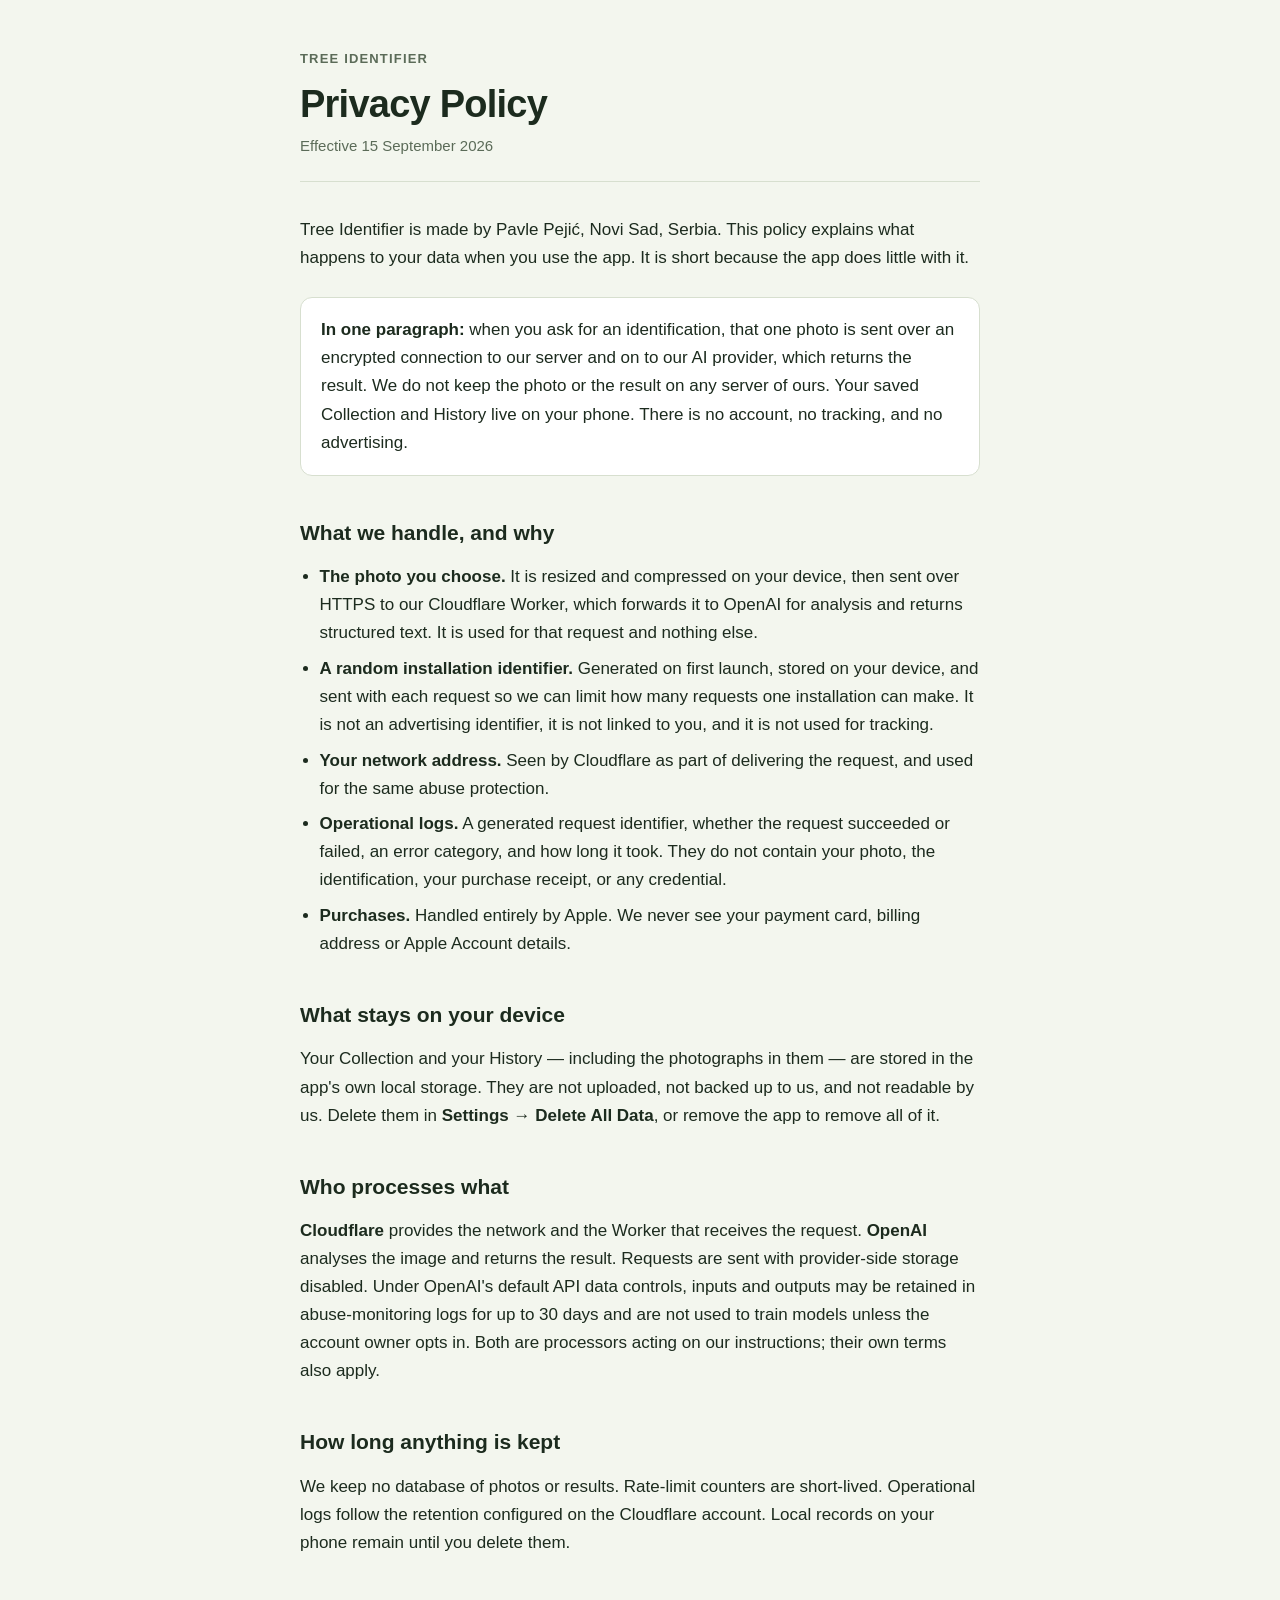
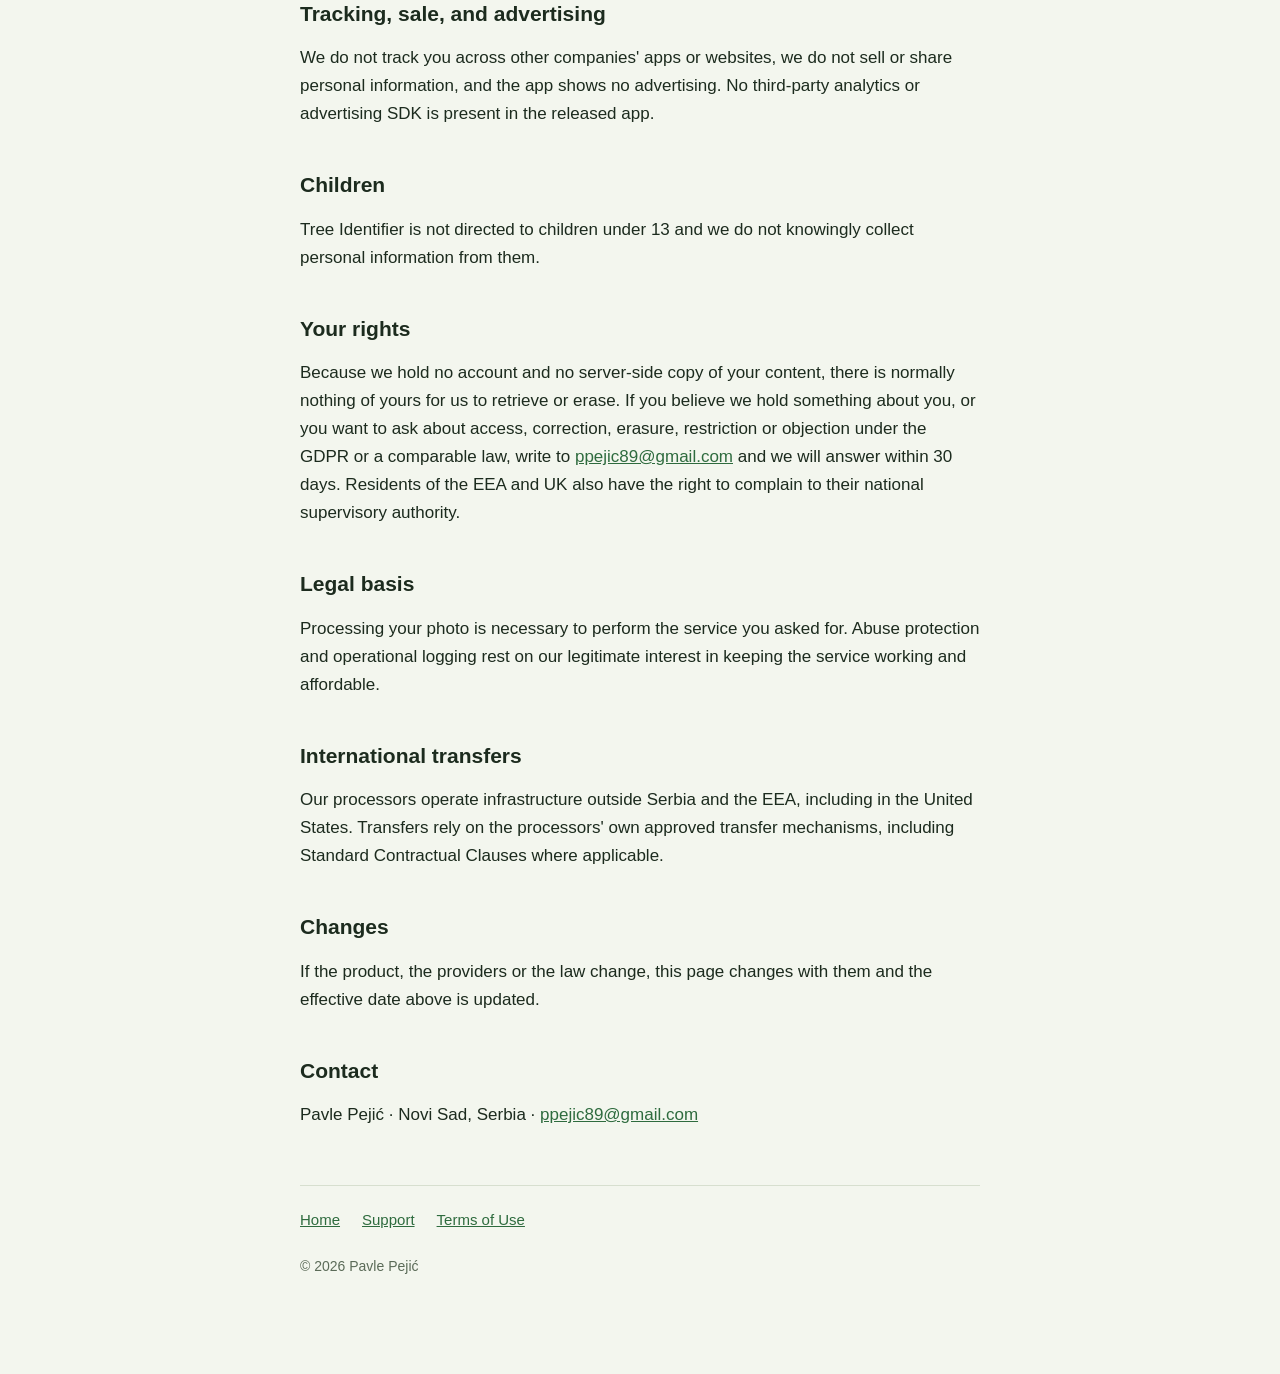
==== privacy.html @ 58095890 "Tree Identifier legal pages" ====
<!doctype html>
<html lang="en"><head><meta charset="utf-8"><meta name="viewport" content="width=device-width,initial-scale=1">
<title>Tree Identifier — Privacy Policy</title><link rel="stylesheet" href="style.css"></head>
<body><div class="wrap">
<header><div class="app">Tree Identifier</div><h1>Privacy Policy</h1>
<p class="eff">Effective 15 September 2026</p></header>

<p>Tree Identifier is made by Pavle Pejić, Novi Sad, Serbia. This policy explains what happens to your data when you use the app. It is short because the app does little with it.</p>

<div class="card">
<p><strong>In one paragraph:</strong> when you ask for an identification, that one photo is sent over an encrypted connection to our server and on to our AI provider, which returns the result. We do not keep the photo or the result on any server of ours. Your saved Collection and History live on your phone. There is no account, no tracking, and no advertising.</p>
</div>

<h2>What we handle, and why</h2>
<ul>
<li><strong>The photo you choose.</strong> It is resized and compressed on your device, then sent over HTTPS to our Cloudflare Worker, which forwards it to OpenAI for analysis and returns structured text. It is used for that request and nothing else.</li>
<li><strong>A random installation identifier.</strong> Generated on first launch, stored on your device, and sent with each request so we can limit how many requests one installation can make. It is not an advertising identifier, it is not linked to you, and it is not used for tracking.</li>
<li><strong>Your network address.</strong> Seen by Cloudflare as part of delivering the request, and used for the same abuse protection.</li>
<li><strong>Operational logs.</strong> A generated request identifier, whether the request succeeded or failed, an error category, and how long it took. They do not contain your photo, the identification, your purchase receipt, or any credential.</li>
<li><strong>Purchases.</strong> Handled entirely by Apple. We never see your payment card, billing address or Apple Account details.</li>
</ul>

<h2>What stays on your device</h2>
<p>Your Collection and your History — including the photographs in them — are stored in the app's own local storage. They are not uploaded, not backed up to us, and not readable by us. Delete them in <strong>Settings → Delete All Data</strong>, or remove the app to remove all of it.</p>

<h2>Who processes what</h2>
<p><strong>Cloudflare</strong> provides the network and the Worker that receives the request. <strong>OpenAI</strong> analyses the image and returns the result. Requests are sent with provider-side storage disabled. Under OpenAI's default API data controls, inputs and outputs may be retained in abuse-monitoring logs for up to 30 days and are not used to train models unless the account owner opts in. Both are processors acting on our instructions; their own terms also apply.</p>

<h2>How long anything is kept</h2>
<p>We keep no database of photos or results. Rate-limit counters are short-lived. Operational logs follow the retention configured on the Cloudflare account. Local records on your phone remain until you delete them.</p>

<h2>Tracking, sale, and advertising</h2>
<p>We do not track you across other companies' apps or websites, we do not sell or share personal information, and the app shows no advertising. No third-party analytics or advertising SDK is present in the released app.</p>

<h2>Children</h2>
<p>Tree Identifier is not directed to children under 13 and we do not knowingly collect personal information from them.</p>

<h2>Your rights</h2>
<p>Because we hold no account and no server-side copy of your content, there is normally nothing of yours for us to retrieve or erase. If you believe we hold something about you, or you want to ask about access, correction, erasure, restriction or objection under the GDPR or a comparable law, write to <a href="mailto:ppejic89@gmail.com">ppejic89@gmail.com</a> and we will answer within 30 days. Residents of the EEA and UK also have the right to complain to their national supervisory authority.</p>

<h2>Legal basis</h2>
<p>Processing your photo is necessary to perform the service you asked for. Abuse protection and operational logging rest on our legitimate interest in keeping the service working and affordable.</p>

<h2>International transfers</h2>
<p>Our processors operate infrastructure outside Serbia and the EEA, including in the United States. Transfers rely on the processors' own approved transfer mechanisms, including Standard Contractual Clauses where applicable.</p>

<h2>Changes</h2>
<p>If the product, the providers or the law change, this page changes with them and the effective date above is updated.</p>

<h2>Contact</h2>
<p>Pavle Pejić · Novi Sad, Serbia · <a href="mailto:ppejic89@gmail.com">ppejic89@gmail.com</a></p>

<nav><a href="index.html">Home</a><a href="support.html">Support</a><a href="terms.html">Terms of Use</a></nav>
<footer>© 2026 Pavle Pejić</footer>
</div></body></html>
---- style.css ----
:root{--paper:#F3F6EE;--surface:#FFFFFF;--ink:#1C2B1E;--muted:#5B6B58;--accent:#2E6B3E;--line:#D7DFCF}
@media (prefers-color-scheme:dark){:root{--paper:#111A14;--surface:#1B2620;--ink:#ECF2E7;--muted:#A7B8A2;--accent:#7FD08A;--line:#36453A}}
*{box-sizing:border-box}
body{margin:0;background:var(--paper);color:var(--ink);font:17px/1.65 -apple-system,BlinkMacSystemFont,"Segoe UI",Roboto,sans-serif;-webkit-text-size-adjust:100%}
.wrap{max-width:720px;margin:0 auto;padding:48px 20px 96px}
header{border-bottom:1px solid var(--line);padding-bottom:22px;margin-bottom:34px}
.app{font-size:13px;letter-spacing:.09em;text-transform:uppercase;color:var(--muted);font-weight:600}
h1{font-size:clamp(28px,5vw,38px);line-height:1.15;margin:.35em 0 .2em;letter-spacing:-.02em}
.eff{color:var(--muted);font-size:15px;margin:0}
h2{font-size:21px;margin:2.1em 0 .5em;line-height:1.25}
p,li{color:var(--ink)}
ul{padding-left:1.15em}
li{margin:.45em 0}
a{color:var(--accent)}
.card{background:var(--surface);border:1px solid var(--line);border-radius:12px;padding:18px 20px;margin:1.5em 0}
.card p:first-child{margin-top:0}.card p:last-child{margin-bottom:0}
nav{margin-top:56px;padding-top:22px;border-top:1px solid var(--line);font-size:15px;display:flex;flex-wrap:wrap;gap:8px 22px}
footer{margin-top:22px;color:var(--muted);font-size:14px}
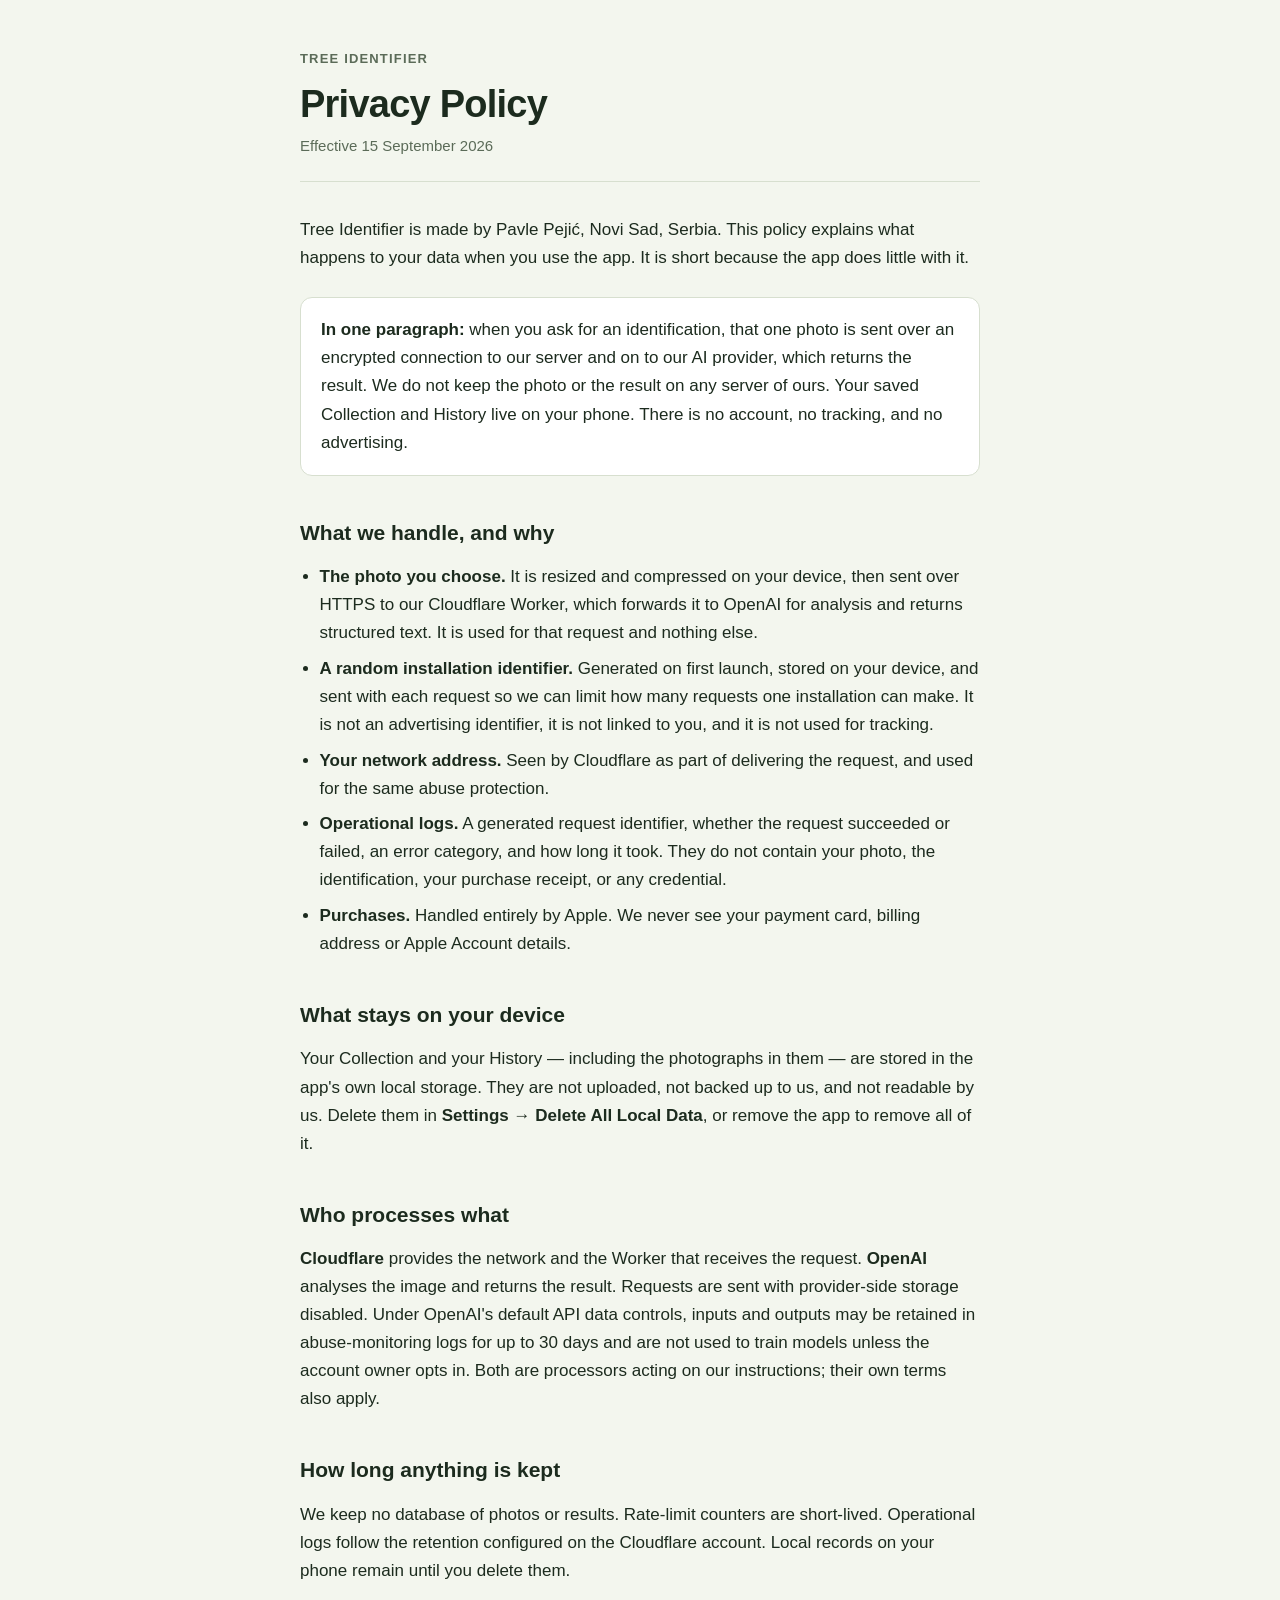
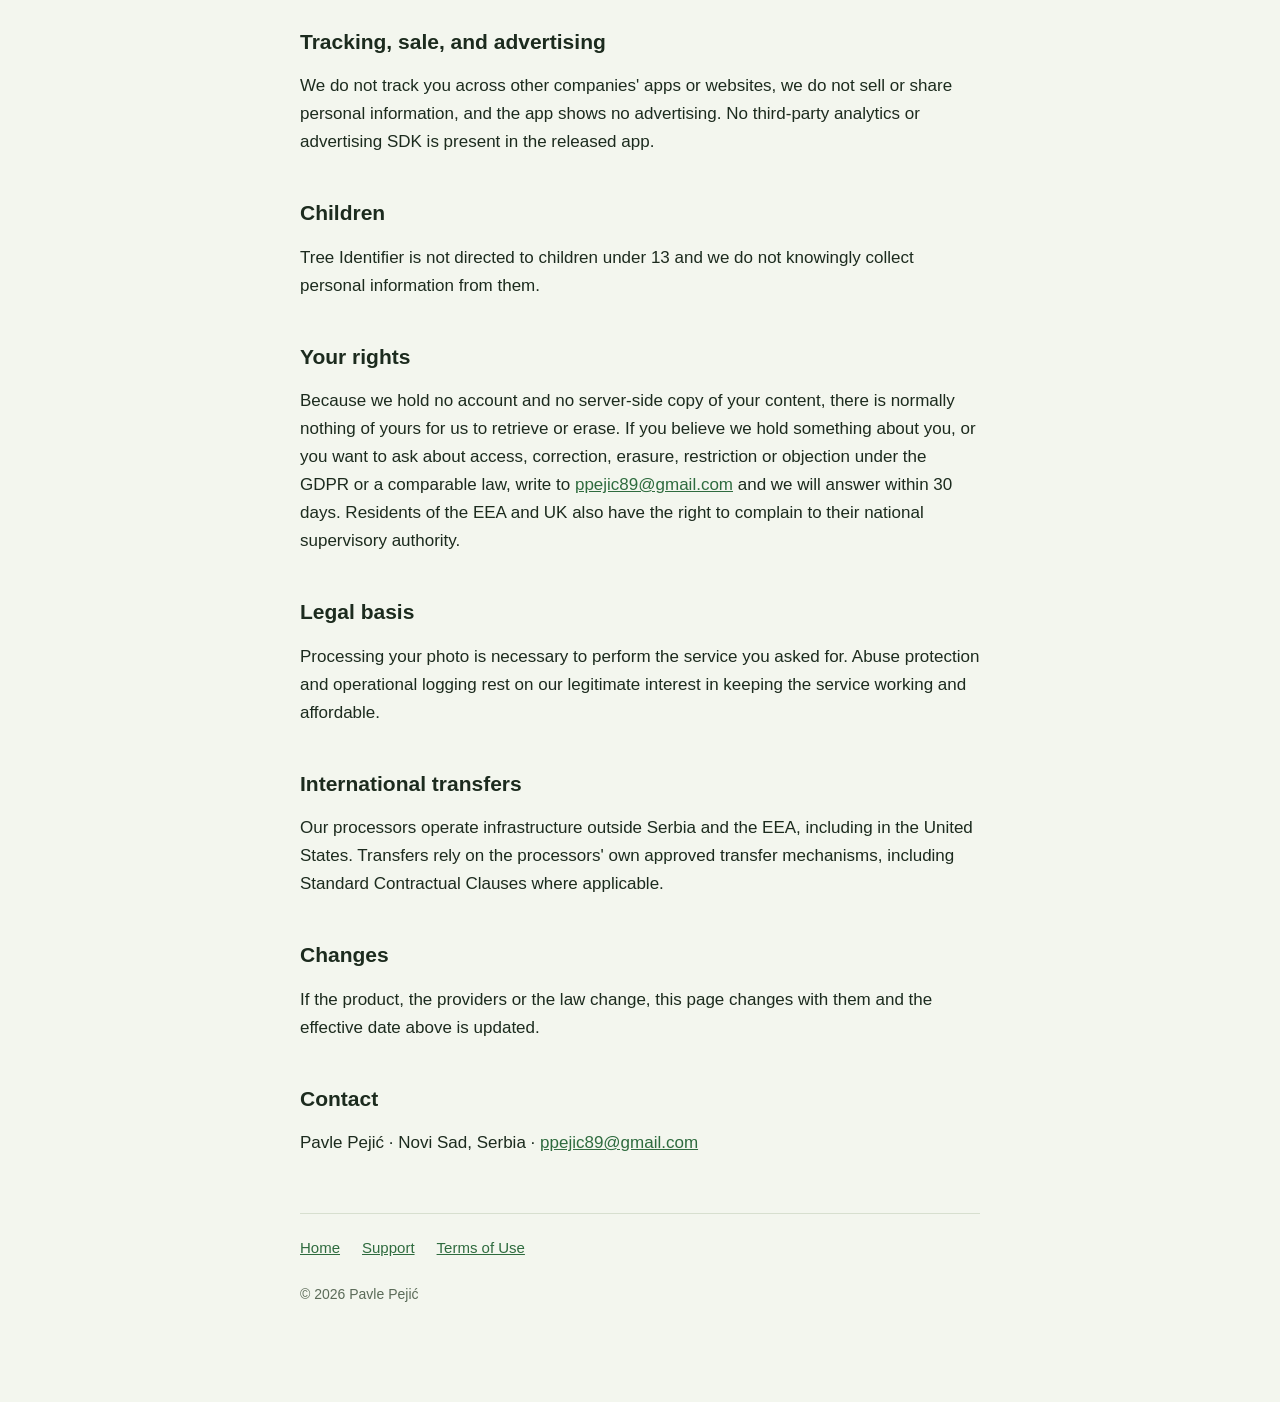
==== commit 1a5cb690: "Correct in-app deletion button name in privacy.html" ====
--- a/privacy.html
+++ b/privacy.html
@@ -21,7 +21,7 @@
 </ul>
 
 <h2>What stays on your device</h2>
-<p>Your Collection and your History — including the photographs in them — are stored in the app's own local storage. They are not uploaded, not backed up to us, and not readable by us. Delete them in <strong>Settings → Delete All Data</strong>, or remove the app to remove all of it.</p>
+<p>Your Collection and your History — including the photographs in them — are stored in the app's own local storage. They are not uploaded, not backed up to us, and not readable by us. Delete them in <strong>Settings → Delete All Local Data</strong>, or remove the app to remove all of it.</p>
 
 <h2>Who processes what</h2>
 <p><strong>Cloudflare</strong> provides the network and the Worker that receives the request. <strong>OpenAI</strong> analyses the image and returns the result. Requests are sent with provider-side storage disabled. Under OpenAI's default API data controls, inputs and outputs may be retained in abuse-monitoring logs for up to 30 days and are not used to train models unless the account owner opts in. Both are processors acting on our instructions; their own terms also apply.</p>
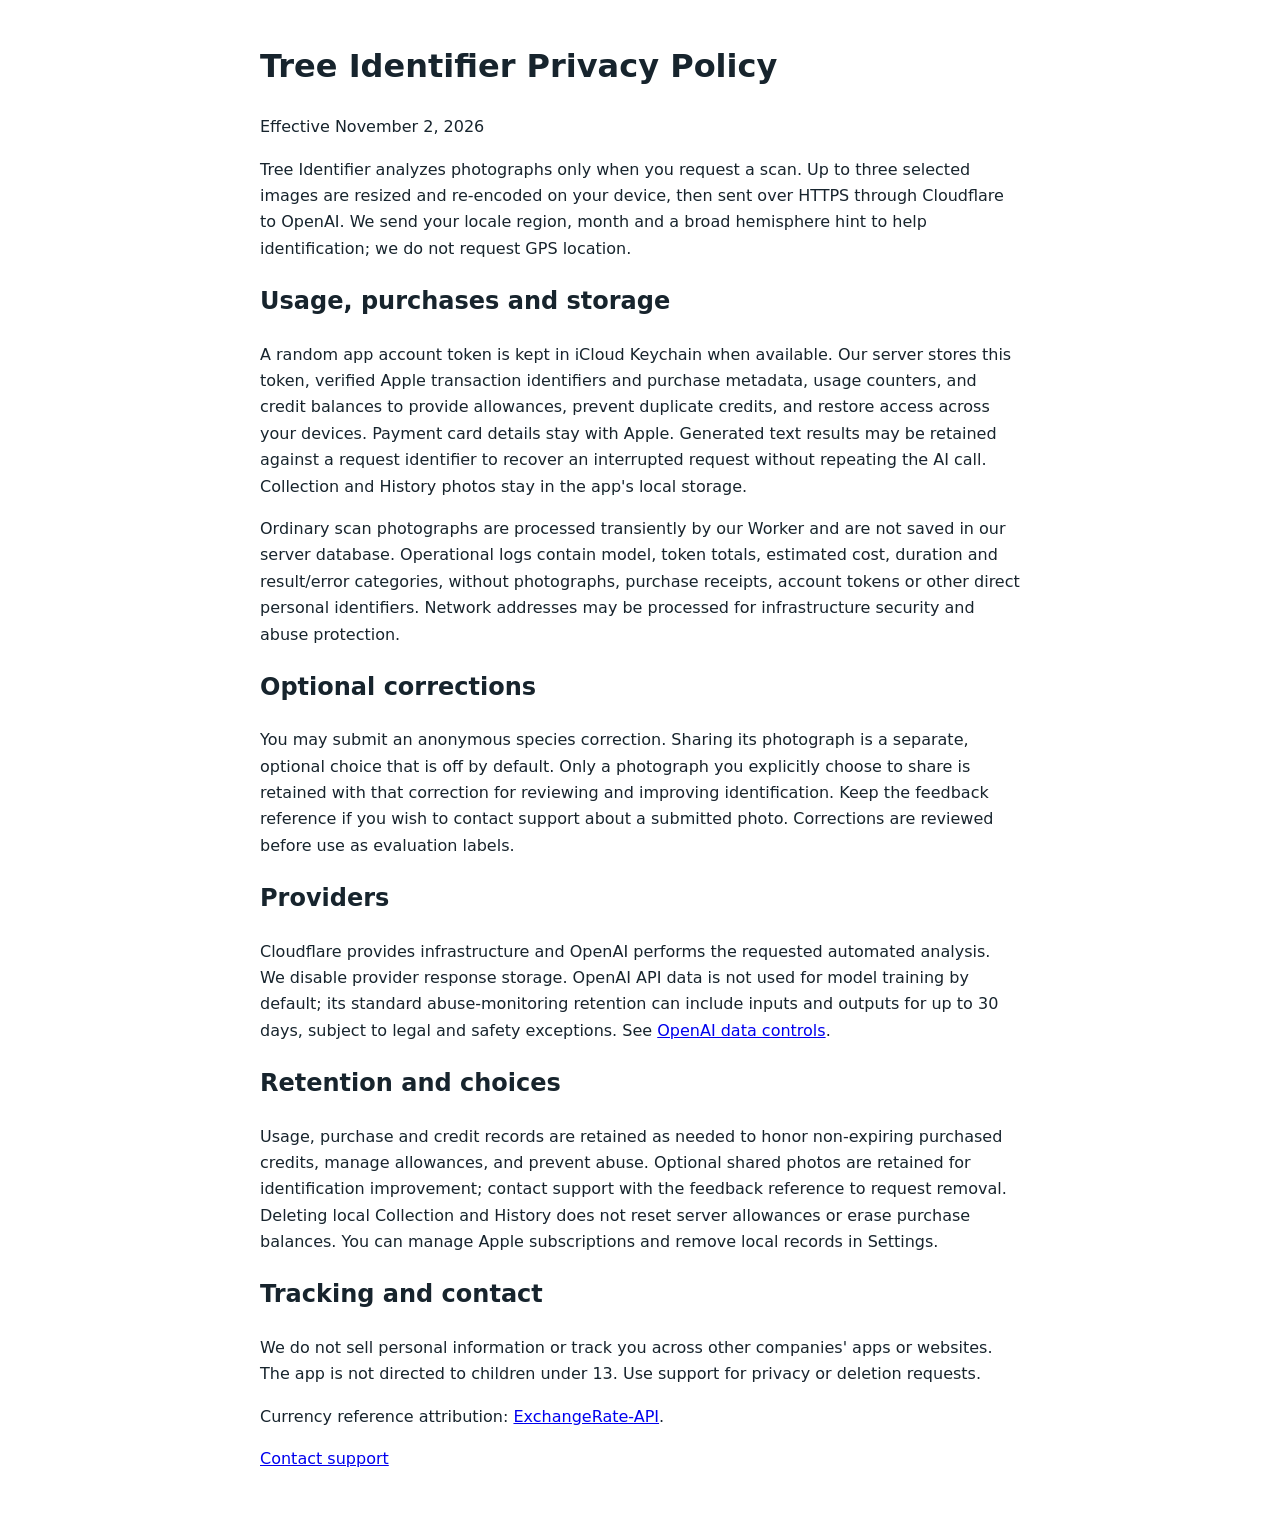
==== commit ffdd043c: "Update Tree Identifier privacy for Expert ID allowances and optional feedback" ====
--- a/privacy.html
+++ b/privacy.html
@@ -1,55 +1,8 @@
-<!doctype html>
-<html lang="en"><head><meta charset="utf-8"><meta name="viewport" content="width=device-width,initial-scale=1">
-<title>Tree Identifier — Privacy Policy</title><link rel="stylesheet" href="style.css"></head>
-<body><div class="wrap">
-<header><div class="app">Tree Identifier</div><h1>Privacy Policy</h1>
-<p class="eff">Effective 15 September 2026</p></header>
-
-<p>Tree Identifier is made by Pavle Pejić, Novi Sad, Serbia. This policy explains what happens to your data when you use the app. It is short because the app does little with it.</p>
-
-<div class="card">
-<p><strong>In one paragraph:</strong> when you ask for an identification, that one photo is sent over an encrypted connection to our server and on to our AI provider, which returns the result. We do not keep the photo or the result on any server of ours. Your saved Collection and History live on your phone. There is no account, no tracking, and no advertising.</p>
-</div>
-
-<h2>What we handle, and why</h2>
-<ul>
-<li><strong>The photo you choose.</strong> It is resized and compressed on your device, then sent over HTTPS to our Cloudflare Worker, which forwards it to OpenAI for analysis and returns structured text. It is used for that request and nothing else.</li>
-<li><strong>A random installation identifier.</strong> Generated on first launch, stored on your device, and sent with each request so we can limit how many requests one installation can make. It is not an advertising identifier, it is not linked to you, and it is not used for tracking.</li>
-<li><strong>Your network address.</strong> Seen by Cloudflare as part of delivering the request, and used for the same abuse protection.</li>
-<li><strong>Operational logs.</strong> A generated request identifier, whether the request succeeded or failed, an error category, and how long it took. They do not contain your photo, the identification, your purchase receipt, or any credential.</li>
-<li><strong>Purchases.</strong> Handled entirely by Apple. We never see your payment card, billing address or Apple Account details.</li>
-</ul>
-
-<h2>What stays on your device</h2>
-<p>Your Collection and your History — including the photographs in them — are stored in the app's own local storage. They are not uploaded, not backed up to us, and not readable by us. Delete them in <strong>Settings → Delete All Local Data</strong>, or remove the app to remove all of it.</p>
-
-<h2>Who processes what</h2>
-<p><strong>Cloudflare</strong> provides the network and the Worker that receives the request. <strong>OpenAI</strong> analyses the image and returns the result. Requests are sent with provider-side storage disabled. Under OpenAI's default API data controls, inputs and outputs may be retained in abuse-monitoring logs for up to 30 days and are not used to train models unless the account owner opts in. Both are processors acting on our instructions; their own terms also apply.</p>
-
-<h2>How long anything is kept</h2>
-<p>We keep no database of photos or results. Rate-limit counters are short-lived. Operational logs follow the retention configured on the Cloudflare account. Local records on your phone remain until you delete them.</p>
-
-<h2>Tracking, sale, and advertising</h2>
-<p>We do not track you across other companies' apps or websites, we do not sell or share personal information, and the app shows no advertising. No third-party analytics or advertising SDK is present in the released app.</p>
-
-<h2>Children</h2>
-<p>Tree Identifier is not directed to children under 13 and we do not knowingly collect personal information from them.</p>
-
-<h2>Your rights</h2>
-<p>Because we hold no account and no server-side copy of your content, there is normally nothing of yours for us to retrieve or erase. If you believe we hold something about you, or you want to ask about access, correction, erasure, restriction or objection under the GDPR or a comparable law, write to <a href="mailto:ppejic89@gmail.com">ppejic89@gmail.com</a> and we will answer within 30 days. Residents of the EEA and UK also have the right to complain to their national supervisory authority.</p>
-
-<h2>Legal basis</h2>
-<p>Processing your photo is necessary to perform the service you asked for. Abuse protection and operational logging rest on our legitimate interest in keeping the service working and affordable.</p>
-
-<h2>International transfers</h2>
-<p>Our processors operate infrastructure outside Serbia and the EEA, including in the United States. Transfers rely on the processors' own approved transfer mechanisms, including Standard Contractual Clauses where applicable.</p>
-
-<h2>Changes</h2>
-<p>If the product, the providers or the law change, this page changes with them and the effective date above is updated.</p>
-
-<h2>Contact</h2>
-<p>Pavle Pejić · Novi Sad, Serbia · <a href="mailto:ppejic89@gmail.com">ppejic89@gmail.com</a></p>
-
-<nav><a href="index.html">Home</a><a href="support.html">Support</a><a href="terms.html">Terms of Use</a></nav>
-<footer>© 2026 Pavle Pejić</footer>
-</div></body></html>
+<!doctype html><html lang="en"><head><meta charset="utf-8"><meta name="viewport" content="width=device-width,initial-scale=1"><title>Tree Identifier Privacy Policy</title></head><body style="font:16px/1.65 system-ui;max-width:760px;margin:40px auto;padding:0 20px;color:#17242d"><h1>Tree Identifier Privacy Policy</h1><p>Effective November 2, 2026</p>
+<p>Tree Identifier analyzes photographs only when you request a scan. Up to three selected images are resized and re-encoded on your device, then sent over HTTPS through Cloudflare to OpenAI. We send your locale region, month and a broad hemisphere hint to help identification; we do not request GPS location.</p>
+<h2>Usage, purchases and storage</h2><p>A random app account token is kept in iCloud Keychain when available. Our server stores this token, verified Apple transaction identifiers and purchase metadata, usage counters, and credit balances to provide allowances, prevent duplicate credits, and restore access across your devices. Payment card details stay with Apple. Generated text results may be retained against a request identifier to recover an interrupted request without repeating the AI call. Collection and History photos stay in the app's local storage.</p>
+<p>Ordinary scan photographs are processed transiently by our Worker and are not saved in our server database. Operational logs contain model, token totals, estimated cost, duration and result/error categories, without photographs, purchase receipts, account tokens or other direct personal identifiers. Network addresses may be processed for infrastructure security and abuse protection.</p>
+<h2>Optional corrections</h2><p>You may submit an anonymous species correction. Sharing its photograph is a separate, optional choice that is off by default. Only a photograph you explicitly choose to share is retained with that correction for reviewing and improving identification. Keep the feedback reference if you wish to contact support about a submitted photo. Corrections are reviewed before use as evaluation labels.</p>
+<h2>Providers</h2><p>Cloudflare provides infrastructure and OpenAI performs the requested automated analysis. We disable provider response storage. OpenAI API data is not used for model training by default; its standard abuse-monitoring retention can include inputs and outputs for up to 30 days, subject to legal and safety exceptions. See <a href="https://developers.openai.com/api/docs/guides/your-data">OpenAI data controls</a>.</p>
+<h2>Retention and choices</h2><p>Usage, purchase and credit records are retained as needed to honor non-expiring purchased credits, manage allowances, and prevent abuse. Optional shared photos are retained for identification improvement; contact support with the feedback reference to request removal. Deleting local Collection and History does not reset server allowances or erase purchase balances. You can manage Apple subscriptions and remove local records in Settings.</p>
+<h2>Tracking and contact</h2><p>We do not sell personal information or track you across other companies' apps or websites. The app is not directed to children under 13. Use support for privacy or deletion requests.</p><p>Currency reference attribution: <a href="https://www.exchangerate-api.com">ExchangeRate-API</a>.</p><p><a href="https://ppprodukcija.github.io/tree-identifier-legal/support.html">Contact support</a></p></body></html>
